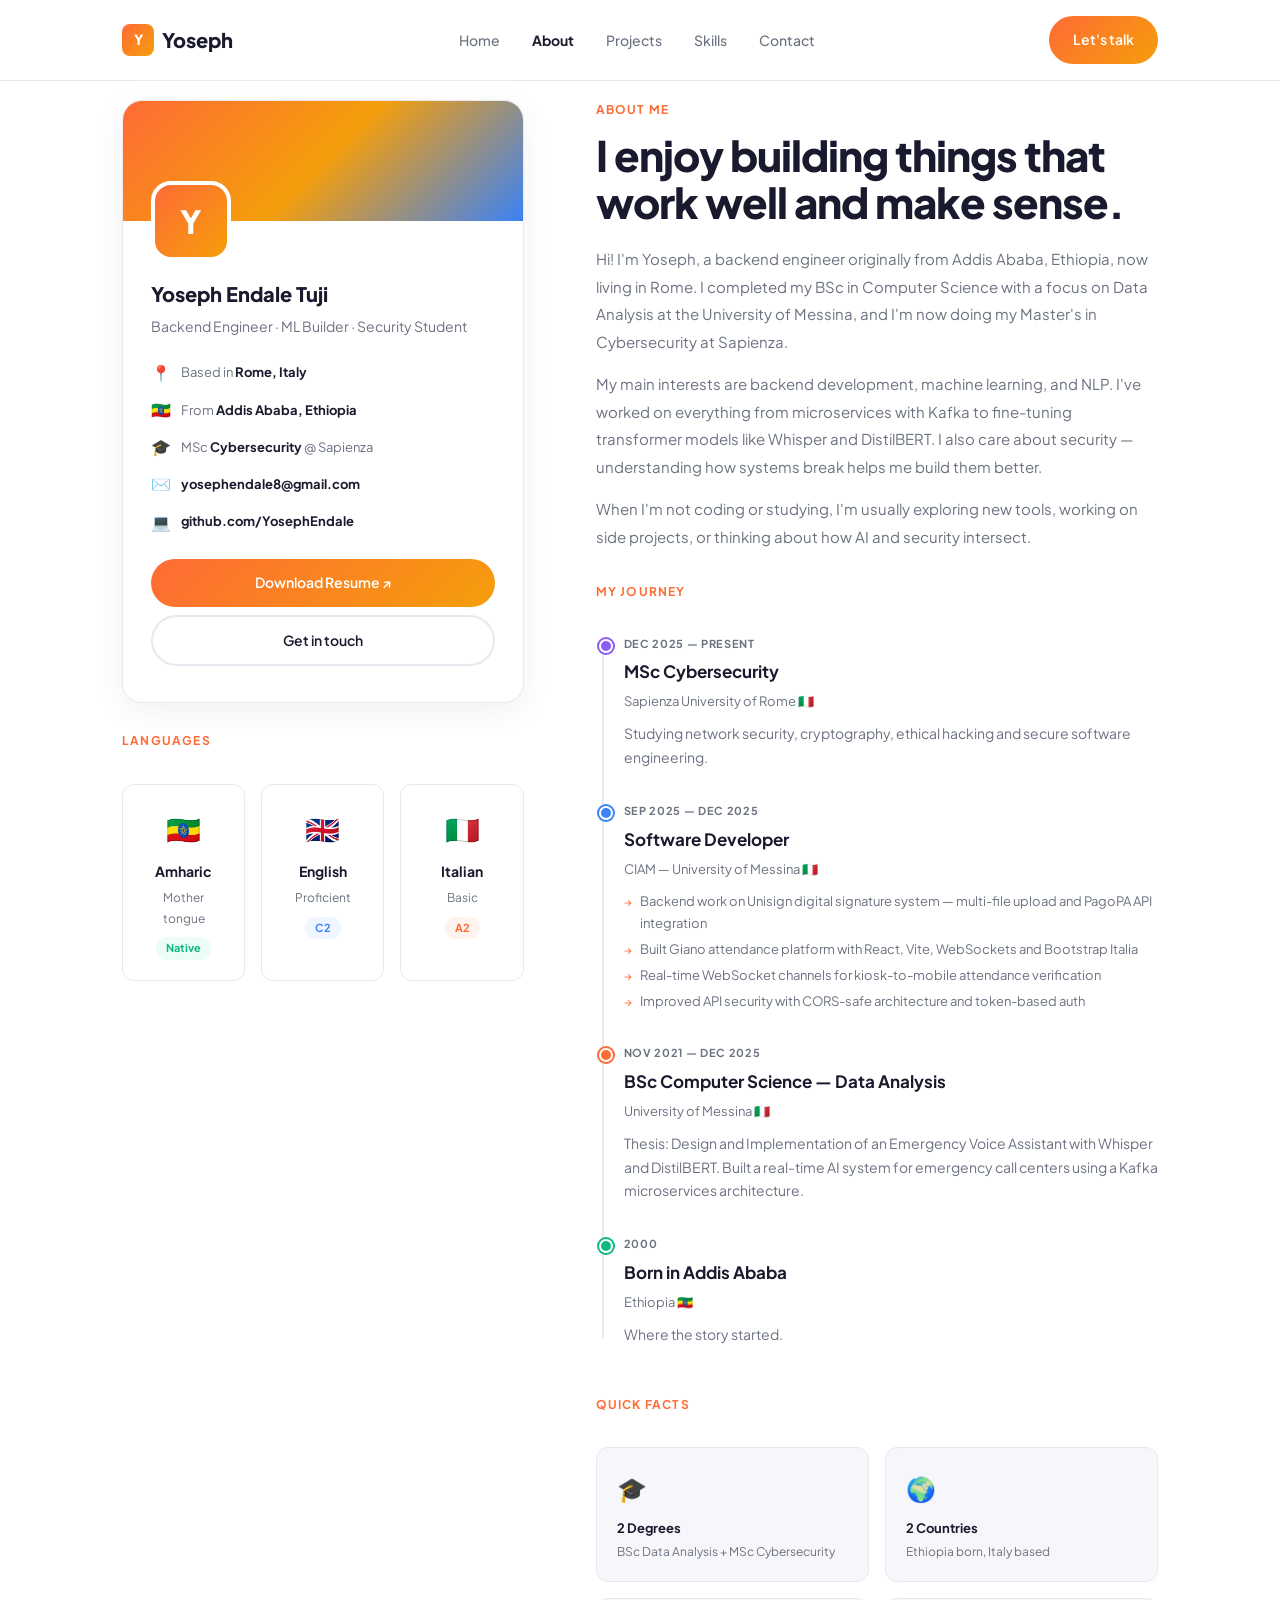
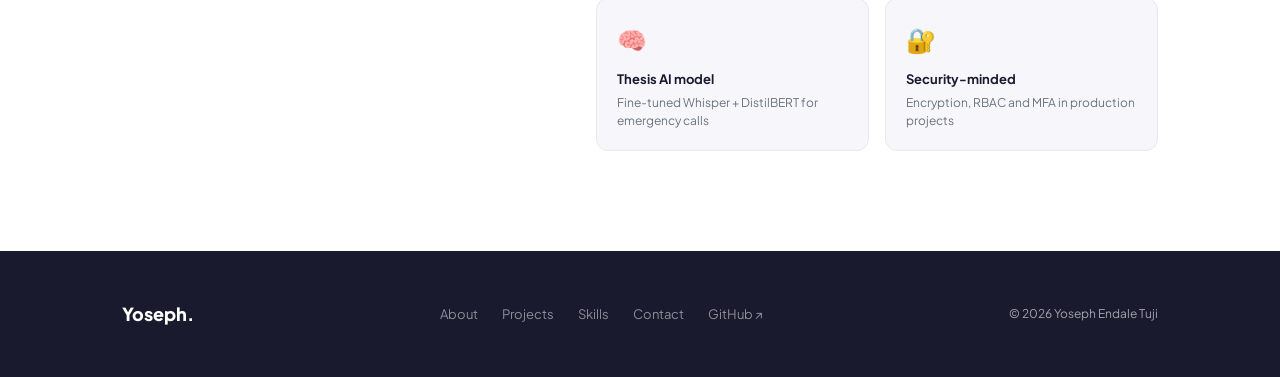
==== about.html @ e1b4ead4 "Add contact, projects, and skills pages with responsive design and form functionality" ====
<!DOCTYPE html>
<html lang="en">
<head>
  <meta charset="UTF-8"/>
  <meta name="viewport" content="width=device-width, initial-scale=1.0"/>
  <title>About — Yoseph Endale</title>
  <link rel="preconnect" href="https://fonts.googleapis.com"/>
  <link href="https://fonts.googleapis.com/css2?family=Plus+Jakarta+Sans:wght@400;500;600;700;800&family=Fira+Code:wght@400;500&display=swap" rel="stylesheet"/>
  <link rel="stylesheet" href="assets/css/style.css"/>
  <style>
    .about-grid {
      display: grid; grid-template-columns: 1fr 1.4fr;
      gap: 72px; align-items: start;
      padding: 100px 0;
    }

    /* Profile card */
    .profile-card {
      background: #fff; border-radius: var(--radius-lg);
      border: 1px solid var(--border); overflow: hidden;
      box-shadow: 0 8px 32px rgba(0,0,0,.06); position: sticky; top: 100px;
    }
    .profile-banner {
      height: 120px;
      background: linear-gradient(135deg, #ff6b35, #f59e0b, #3b82f6);
    }
    .profile-body { padding: 0 28px 28px; }
    .profile-avatar {
      width: 80px; height: 80px; border-radius: 20px;
      background: var(--grad1); border: 4px solid #fff;
      display: flex; align-items: center; justify-content: center;
      font-size: 32px; font-weight: 800; color: #fff;
      margin-top: -40px; margin-bottom: 16px;
    }
    .profile-name { font-size: 20px; font-weight: 800; margin-bottom: 4px; }
    .profile-role { font-size: 14px; color: var(--muted); margin-bottom: 20px; }
    .profile-info { display: flex; flex-direction: column; gap: 10px; margin-bottom: 24px; }
    .profile-row {
      display: flex; align-items: center; gap: 10px;
      font-size: 13px; color: var(--muted);
    }
    .profile-row span:first-child { font-size: 16px; }
    .profile-row strong { color: var(--text); }
    .profile-card .btn { width: 100%; justify-content: center; margin-bottom: 8px; }

    /* Timeline */
    .timeline { position: relative; padding-left: 28px; margin-top: 32px; }
    .timeline::before {
      content: ''; position: absolute; left: 6px; top: 8px; bottom: 8px;
      width: 2px; background: var(--border); border-radius: 2px;
    }
    .tl-item { position: relative; margin-bottom: 32px; }
    .tl-dot {
      position: absolute; left: -25px; top: 4px;
      width: 14px; height: 14px; border-radius: 50%;
      border: 2px solid #fff; box-shadow: 0 0 0 2px currentColor;
    }
    .tl-dot.orange { color: var(--orange); background: var(--orange); }
    .tl-dot.blue   { color: var(--blue);   background: var(--blue); }
    .tl-dot.green  { color: var(--green);  background: var(--green); }
    .tl-dot.purple { color: var(--purple); background: var(--purple); }
    .tl-date { font-size: 11px; font-weight: 700; letter-spacing: .06em; text-transform: uppercase; color: var(--muted); margin-bottom: 4px; }
    .tl-title { font-size: 17px; font-weight: 700; margin-bottom: 4px; }
    .tl-org { font-size: 13px; color: var(--muted); margin-bottom: 10px; }
    .tl-desc { font-size: 14px; color: var(--muted); line-height: 1.7; }
    .tl-bullets { list-style: none; margin-top: 8px; }
    .tl-bullets li {
      font-size: 13px; color: var(--muted); line-height: 1.7;
      padding-left: 16px; position: relative; margin-bottom: 4px;
    }
    .tl-bullets li::before { content: '→'; position: absolute; left: 0; color: var(--orange); font-size: 11px; top: 3px; }

    /* Languages */
    .lang-grid { display: grid; grid-template-columns: repeat(3,1fr); gap: 16px; margin-top: 32px; }
    .lang-card {
      background: #fff; border: 1px solid var(--border); border-radius: var(--radius);
      padding: 20px; text-align: center;
    }
    .lang-flag { font-size: 28px; margin-bottom: 8px; }
    .lang-name { font-size: 14px; font-weight: 700; margin-bottom: 4px; }
    .lang-level { font-size: 12px; color: var(--muted); }
    .lang-badge {
      display: inline-block; margin-top: 8px; padding: 2px 10px;
      border-radius: 100px; font-size: 11px; font-weight: 700;
    }

    /* Fun facts */
    .facts-grid { display: grid; grid-template-columns: repeat(2,1fr); gap: 16px; margin-top: 32px; }
    .fact-card {
      background: var(--surface); border-radius: var(--radius);
      padding: 20px; border: 1px solid var(--border);
    }
    .fact-icon { font-size: 24px; margin-bottom: 8px; }
    .fact-title { font-size: 13px; font-weight: 700; margin-bottom: 4px; }
    .fact-text  { font-size: 12px; color: var(--muted); line-height: 1.5; }

    @media (max-width: 900px) {
      .about-grid { grid-template-columns: 1fr; padding: 60px 0; }
      .profile-card { position: static; }
      .lang-grid  { grid-template-columns: repeat(3,1fr); }
      .facts-grid { grid-template-columns: 1fr 1fr; }
    }
  </style>
</head>
<body>

  <nav id="navbar">
    <div class="nav-inner">
      <a href="index.html" class="nav-logo"><span>Y</span> Yoseph</a>
      <ul class="nav-links">
        <li><a href="index.html">Home</a></li>
        <li><a href="about.html">About</a></li>
        <li><a href="projects.html">Projects</a></li>
        <li><a href="skills.html">Skills</a></li>
        <li><a href="contact.html">Contact</a></li>
      </ul>
      <a href="contact.html" class="btn btn-grad nav-cta">Let's talk</a>
      <div class="hamburger"><span></span><span></span><span></span></div>
    </div>
  </nav>

  <div class="container">
    <div class="about-grid">

      <!-- Left: profile card -->
      <div class="reveal">
        <div class="profile-card">
          <div class="profile-banner"></div>
          <div class="profile-body">
            <div class="profile-avatar">Y</div>
            <div class="profile-name">Yoseph Endale Tuji</div>
            <div class="profile-role">Backend Engineer · ML Builder · Security Student</div>
            <div class="profile-info">
              <div class="profile-row"><span>📍</span><span>Based in <strong>Rome, Italy</strong></span></div>
              <div class="profile-row"><span>🇪🇹</span><span>From <strong>Addis Ababa, Ethiopia</strong></span></div>
              <div class="profile-row"><span>🎓</span><span>MSc <strong>Cybersecurity</strong> @ Sapienza</span></div>
              <div class="profile-row"><span>✉️</span><span><strong>yosephendale8@gmail.com</strong></span></div>
              <div class="profile-row"><span>💻</span><span><strong>github.com/YosephEndale</strong></span></div>
            </div>
            <a href="resume.pdf" target="_blank" class="btn btn-grad">Download Resume ↗</a>
            <a href="contact.html" class="btn btn-outline">Get in touch</a>
          </div>
        </div>

        <!-- Languages -->
        <div style="margin-top: 28px;">
          <div class="section-label" style="margin-bottom:16px">Languages</div>
          <div class="lang-grid">
            <div class="lang-card">
              <div class="lang-flag">🇪🇹</div>
              <div class="lang-name">Amharic</div>
              <div class="lang-level">Mother tongue</div>
              <div class="lang-badge" style="background:#ecfdf5;color:var(--green)">Native</div>
            </div>
            <div class="lang-card">
              <div class="lang-flag">🇬🇧</div>
              <div class="lang-name">English</div>
              <div class="lang-level">Proficient</div>
              <div class="lang-badge" style="background:#eff6ff;color:var(--blue)">C2</div>
            </div>
            <div class="lang-card">
              <div class="lang-flag">🇮🇹</div>
              <div class="lang-name">Italian</div>
              <div class="lang-level">Basic</div>
              <div class="lang-badge" style="background:#fff3ee;color:var(--orange)">A2</div>
            </div>
          </div>
        </div>
      </div>

      <!-- Right: story + timeline -->
      <div>
        <div class="reveal">
          <div class="section-label">About me</div>
          <h1 style="font-size:clamp(28px,3.5vw,42px);font-weight:800;letter-spacing:-1px;line-height:1.1;margin-bottom:20px">
            I enjoy building things that work well and make sense.
          </h1>
          <p style="font-size:15px;color:var(--muted);line-height:1.85;margin-bottom:14px">
            Hi! I'm Yoseph, a backend engineer originally from Addis Ababa, Ethiopia, now living in Rome. I completed my BSc in Computer Science with a focus on Data Analysis at the University of Messina, and I'm now doing my Master's in Cybersecurity at Sapienza.
          </p>
          <p style="font-size:15px;color:var(--muted);line-height:1.85;margin-bottom:14px">
            My main interests are backend development, machine learning, and NLP. I've worked on everything from microservices with Kafka to fine-tuning transformer models like Whisper and DistilBERT. I also care about security — understanding how systems break helps me build them better.
          </p>
          <p style="font-size:15px;color:var(--muted);line-height:1.85;margin-bottom:32px">
            When I'm not coding or studying, I'm usually exploring new tools, working on side projects, or thinking about how AI and security intersect.
          </p>
        </div>

        <!-- Timeline -->
        <div class="reveal">
          <div class="section-label" style="margin-bottom:24px">My journey</div>
          <div class="timeline">

            <div class="tl-item">
              <div class="tl-dot purple"></div>
              <div class="tl-date">Dec 2025 — Present</div>
              <div class="tl-title">MSc Cybersecurity</div>
              <div class="tl-org">Sapienza University of Rome 🇮🇹</div>
              <div class="tl-desc">Studying network security, cryptography, ethical hacking and secure software engineering.</div>
            </div>

            <div class="tl-item">
              <div class="tl-dot blue"></div>
              <div class="tl-date">Sep 2025 — Dec 2025</div>
              <div class="tl-title">Software Developer</div>
              <div class="tl-org">CIAM — University of Messina 🇮🇹</div>
              <ul class="tl-bullets">
                <li>Backend work on Unisign digital signature system — multi-file upload and PagoPA API integration</li>
                <li>Built Giano attendance platform with React, Vite, WebSockets and Bootstrap Italia</li>
                <li>Real-time WebSocket channels for kiosk-to-mobile attendance verification</li>
                <li>Improved API security with CORS-safe architecture and token-based auth</li>
              </ul>
            </div>

            <div class="tl-item">
              <div class="tl-dot orange"></div>
              <div class="tl-date">Nov 2021 — Dec 2025</div>
              <div class="tl-title">BSc Computer Science — Data Analysis</div>
              <div class="tl-org">University of Messina 🇮🇹</div>
              <div class="tl-desc">Thesis: Design and Implementation of an Emergency Voice Assistant with Whisper and DistilBERT. Built a real-time AI system for emergency call centers using a Kafka microservices architecture.</div>
            </div>

            <div class="tl-item">
              <div class="tl-dot green"></div>
              <div class="tl-date">2000</div>
              <div class="tl-title">Born in Addis Ababa</div>
              <div class="tl-org">Ethiopia 🇪🇹</div>
              <div class="tl-desc">Where the story started.</div>
            </div>

          </div>
        </div>

        <!-- Fun facts -->
        <div class="reveal" style="margin-top:48px">
          <div class="section-label" style="margin-bottom:16px">Quick facts</div>
          <div class="facts-grid">
            <div class="fact-card">
              <div class="fact-icon">🎓</div>
              <div class="fact-title">2 Degrees</div>
              <div class="fact-text">BSc Data Analysis + MSc Cybersecurity</div>
            </div>
            <div class="fact-card">
              <div class="fact-icon">🌍</div>
              <div class="fact-title">2 Countries</div>
              <div class="fact-text">Ethiopia born, Italy based</div>
            </div>
            <div class="fact-card">
              <div class="fact-icon">🧠</div>
              <div class="fact-title">Thesis AI model</div>
              <div class="fact-text">Fine-tuned Whisper + DistilBERT for emergency calls</div>
            </div>
            <div class="fact-card">
              <div class="fact-icon">🔐</div>
              <div class="fact-title">Security-minded</div>
              <div class="fact-text">Encryption, RBAC and MFA in production projects</div>
            </div>
          </div>
        </div>
      </div>

    </div>
  </div>

  <footer>
    <div class="footer-inner">
      <a href="index.html" class="footer-logo">Yoseph.</a>
      <div class="footer-links">
        <a href="about.html">About</a>
        <a href="projects.html">Projects</a>
        <a href="skills.html">Skills</a>
        <a href="contact.html">Contact</a>
        <a href="https://github.com/YosephEndale" target="_blank">GitHub ↗</a>
      </div>
      <div class="footer-copy">© 2026 Yoseph Endale Tuji</div>
    </div>
  </footer>

  <script src="assets/js/main.js"></script>
</body>
</html>
---- assets/css/style.css ----
/* ── Reset ── */
*, *::before, *::after { box-sizing: border-box; margin: 0; padding: 0; }

/* ── Variables ── */
:root {
  --bg:       #ffffff;
  --surface:  #f7f7fb;
  --border:   #e8e8f0;
  --text:     #1a1a2e;
  --muted:    #6b7280;
  --orange:   #ff6b35;
  --blue:     #3b82f6;
  --purple:   #8b5cf6;
  --green:    #10b981;
  --pink:     #ec4899;
  --yellow:   #f59e0b;
  --grad1:    linear-gradient(135deg, #ff6b35, #f59e0b);
  --grad2:    linear-gradient(135deg, #3b82f6, #8b5cf6);
  --grad3:    linear-gradient(135deg, #10b981, #3b82f6);
  --font-head: 'Clash Display', 'Cabinet Grotesk', sans-serif;
  --font-body: 'Satoshi', 'General Sans', sans-serif;
  --radius:    12px;
  --radius-lg: 20px;
}

/* ── Fonts (Google Fonts fallback) ── */
@import url('https://fonts.googleapis.com/css2?family=Plus+Jakarta+Sans:wght@400;500;600;700;800&family=Fira+Code:wght@400;500&display=swap');
:root {
  --font-head: 'Plus Jakarta Sans', sans-serif;
  --font-body: 'Plus Jakarta Sans', sans-serif;
  --font-mono: 'Fira Code', monospace;
}

html { scroll-behavior: smooth; }

body {
  background: var(--bg);
  color: var(--text);
  font-family: var(--font-body);
  font-size: 15px;
  line-height: 1.7;
  overflow-x: hidden;
}

/* ── Utility ── */
.container { max-width: 1100px; margin: 0 auto; padding: 0 32px; }

.tag-pill {
  display: inline-flex; align-items: center; gap: 6px;
  padding: 4px 12px; border-radius: 100px;
  font-size: 11px; font-weight: 600; letter-spacing: .04em; text-transform: uppercase;
}
.tag-pill.orange { background: #fff3ee; color: var(--orange); }
.tag-pill.blue   { background: #eff6ff; color: var(--blue); }
.tag-pill.purple { background: #f5f3ff; color: var(--purple); }
.tag-pill.green  { background: #ecfdf5; color: var(--green); }
.tag-pill.pink   { background: #fdf2f8; color: var(--pink); }

.btn {
  display: inline-flex; align-items: center; gap: 8px;
  padding: 12px 24px; border-radius: 100px;
  font-family: var(--font-body); font-size: 14px; font-weight: 600;
  text-decoration: none; border: none; cursor: pointer; transition: all .2s;
}
.btn-primary {
  background: var(--text); color: #fff;
}
.btn-primary:hover { transform: translateY(-2px); box-shadow: 0 8px 24px rgba(26,26,46,.2); }
.btn-outline {
  background: transparent; color: var(--text);
  border: 2px solid var(--border);
}
.btn-outline:hover { border-color: var(--text); transform: translateY(-2px); }
.btn-grad {
  background: var(--grad1); color: #fff;
}
.btn-grad:hover { transform: translateY(-2px); box-shadow: 0 8px 24px rgba(255,107,53,.35); }

/* ── NAV ── */
nav {
  position: fixed; top: 0; left: 0; right: 0; z-index: 100;
  padding: 16px 0;
  background: rgba(255,255,255,.85);
  backdrop-filter: blur(20px);
  border-bottom: 1px solid var(--border);
  transition: box-shadow .3s;
}
nav.scrolled { box-shadow: 0 4px 24px rgba(0,0,0,.06); }
.nav-inner {
  max-width: 1100px; margin: 0 auto; padding: 0 32px;
  display: flex; justify-content: space-between; align-items: center;
}
.nav-logo {
  font-weight: 800; font-size: 20px; text-decoration: none; color: var(--text);
  display: flex; align-items: center; gap: 8px;
}
.nav-logo span {
  width: 32px; height: 32px; border-radius: 8px;
  background: var(--grad1);
  display: flex; align-items: center; justify-content: center;
  color: #fff; font-size: 14px; font-weight: 800;
}
.nav-links { display: flex; gap: 4px; list-style: none; align-items: center; }
.nav-links a {
  padding: 8px 14px; border-radius: 8px;
  color: var(--muted); text-decoration: none; font-size: 14px; font-weight: 500;
  transition: all .2s;
}
.nav-links a:hover { color: var(--text); background: var(--surface); }
.nav-links a.active { color: var(--text); font-weight: 700; }
.nav-cta { margin-left: 8px; }

/* ── Page hero (shared across pages) ── */
.page-hero {
  padding: 140px 0 80px;
  text-align: center;
  position: relative;
  overflow: hidden;
}
.page-hero::before {
  content: '';
  position: absolute; inset: 0;
  background:
    radial-gradient(ellipse 60% 50% at 20% 50%, rgba(255,107,53,.08) 0%, transparent 60%),
    radial-gradient(ellipse 60% 50% at 80% 50%, rgba(59,130,246,.07) 0%, transparent 60%);
  pointer-events: none;
}
.page-hero h1 {
  font-size: clamp(36px, 5vw, 64px); font-weight: 800;
  letter-spacing: -1.5px; line-height: 1.1;
  margin-bottom: 16px;
}
.page-hero p {
  font-size: 17px; color: var(--muted); max-width: 520px;
  margin: 0 auto;
}

/* ── Section ── */
.section { padding: 96px 0; }
.section-label {
  font-size: 12px; font-weight: 700; letter-spacing: .1em;
  text-transform: uppercase; color: var(--orange); margin-bottom: 12px;
}
.section-title {
  font-size: clamp(28px, 3.5vw, 42px); font-weight: 800;
  letter-spacing: -1px; line-height: 1.1; margin-bottom: 16px;
}
.section-sub { font-size: 16px; color: var(--muted); max-width: 520px; }

/* ── Reveal ── */
.reveal { opacity: 0; transform: translateY(24px); transition: opacity .6s ease, transform .6s ease; }
.reveal.visible { opacity: 1; transform: none; }

/* ── Footer ── */
footer {
  background: var(--text); color: rgba(255,255,255,.6);
  padding: 48px 0;
}
.footer-inner {
  max-width: 1100px; margin: 0 auto; padding: 0 32px;
  display: flex; justify-content: space-between; align-items: center;
  flex-wrap: wrap; gap: 16px;
}
.footer-logo { font-weight: 800; color: #fff; font-size: 18px; text-decoration: none; }
.footer-links { display: flex; gap: 24px; }
.footer-links a { color: rgba(255,255,255,.5); text-decoration: none; font-size: 13px; transition: color .2s; }
.footer-links a:hover { color: #fff; }
.footer-copy { font-size: 12px; }

/* ── Hamburger (mobile) ── */
.hamburger { display: none; flex-direction: column; gap: 5px; cursor: pointer; padding: 4px; }
.hamburger span { width: 22px; height: 2px; background: var(--text); border-radius: 2px; transition: all .3s; }

/* ── Responsive nav ── */
@media (max-width: 768px) {
  .hamburger { display: flex; }
  .nav-links {
    display: none; position: absolute; top: 100%; left: 0; right: 0;
    background: #fff; flex-direction: column; padding: 16px 24px 24px;
    border-bottom: 1px solid var(--border); gap: 4px;
  }
  .nav-links.open { display: flex; }
  .nav-links a { padding: 10px 14px; }
  .nav-cta { display: none; }
  .container { padding: 0 20px; }
}
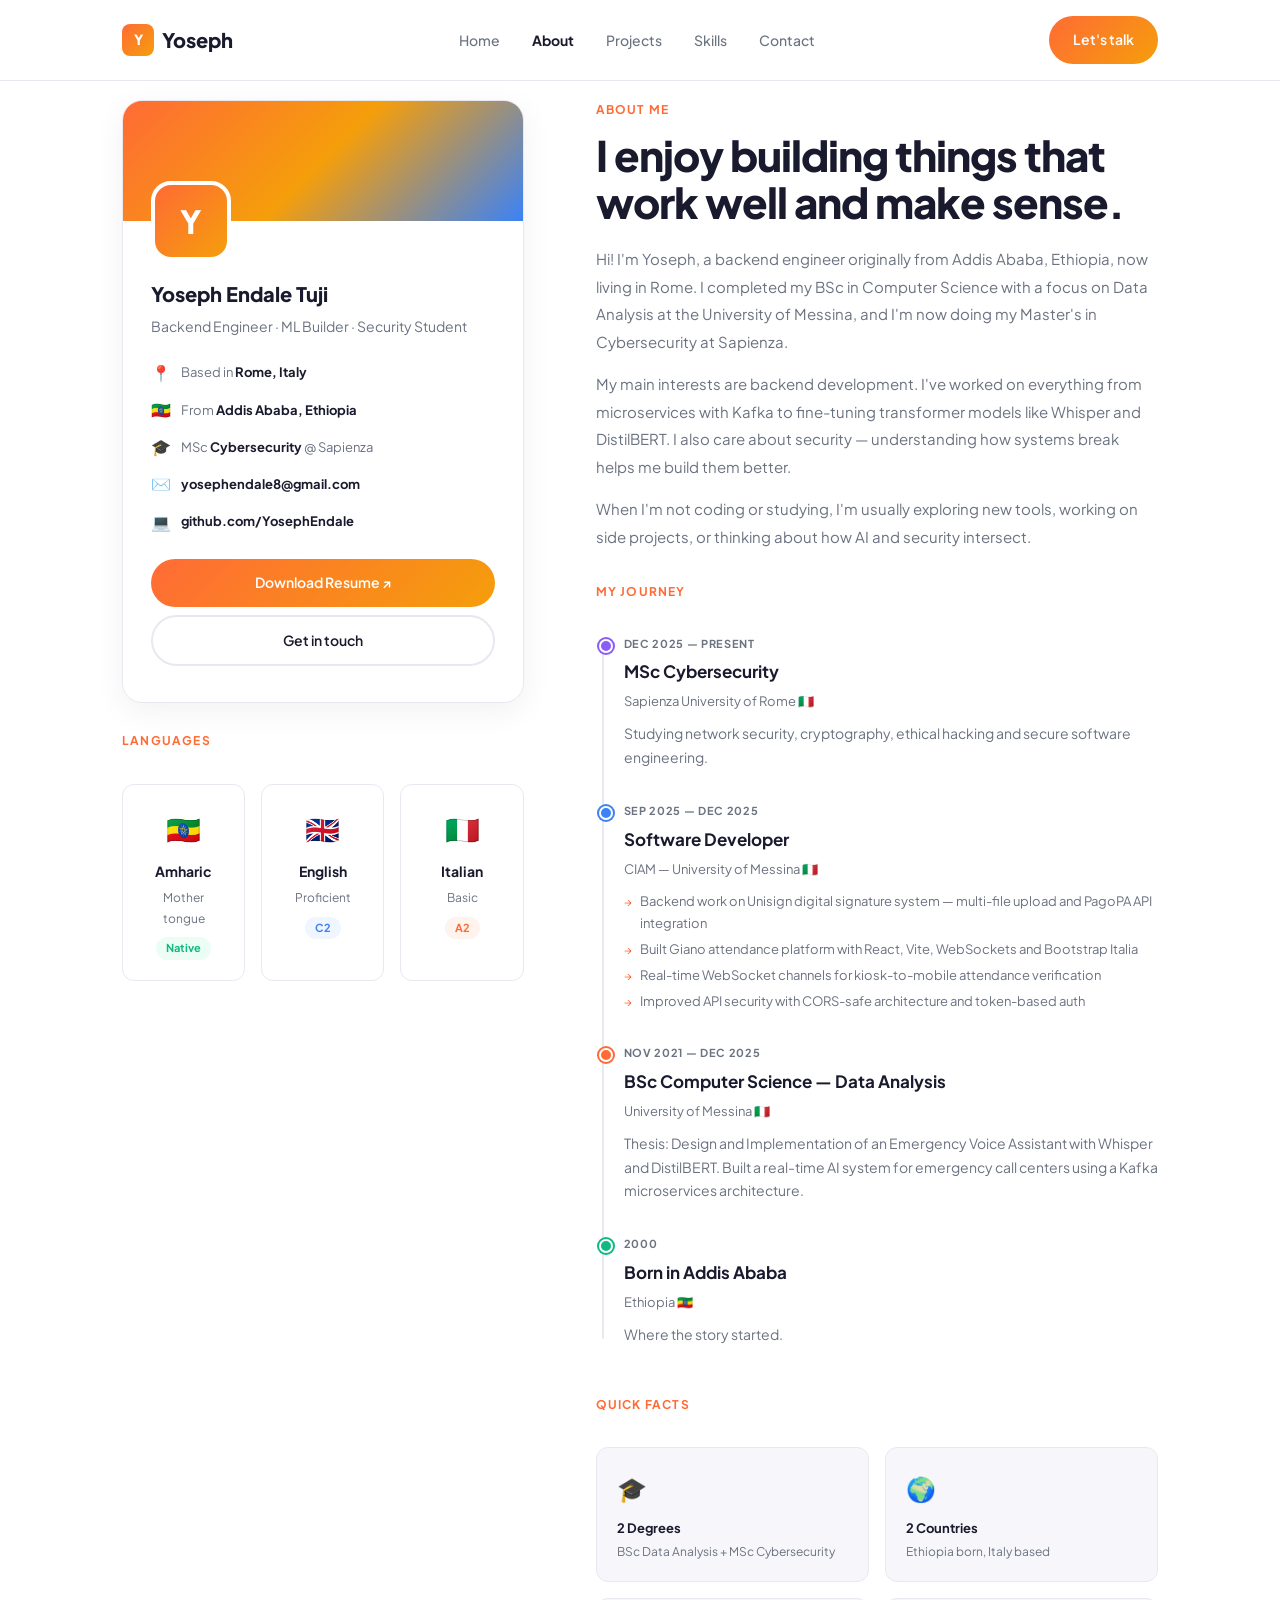
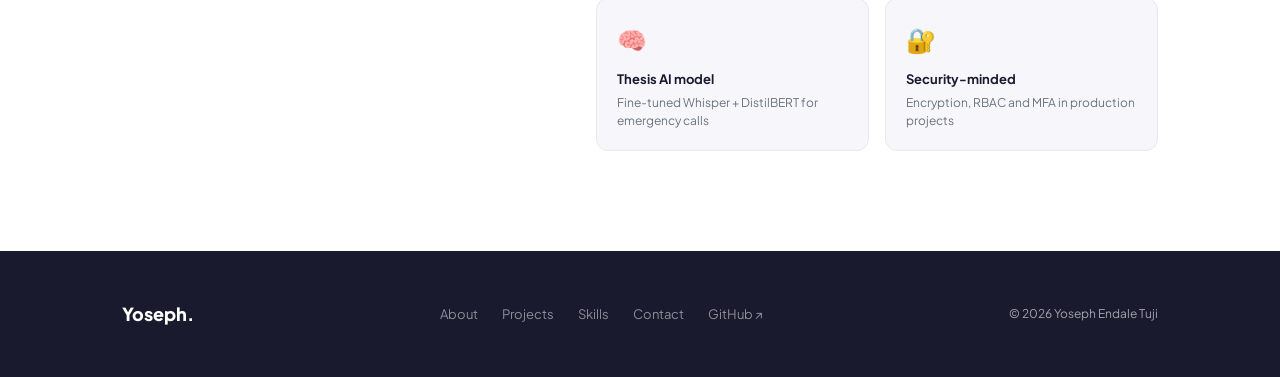
==== commit a2ecc54b: "Update README.md and modify about/projects pages for clarity and content enhancement" ====
--- a/about.html
+++ b/about.html
@@ -179,7 +179,7 @@
             Hi! I'm Yoseph, a backend engineer originally from Addis Ababa, Ethiopia, now living in Rome. I completed my BSc in Computer Science with a focus on Data Analysis at the University of Messina, and I'm now doing my Master's in Cybersecurity at Sapienza.
           </p>
           <p style="font-size:15px;color:var(--muted);line-height:1.85;margin-bottom:14px">
-            My main interests are backend development, machine learning, and NLP. I've worked on everything from microservices with Kafka to fine-tuning transformer models like Whisper and DistilBERT. I also care about security — understanding how systems break helps me build them better.
+            My main interests are backend development. I've worked on everything from microservices with Kafka to fine-tuning transformer models like Whisper and DistilBERT. I also care about security — understanding how systems break helps me build them better.
           </p>
           <p style="font-size:15px;color:var(--muted);line-height:1.85;margin-bottom:32px">
             When I'm not coding or studying, I'm usually exploring new tools, working on side projects, or thinking about how AI and security intersect.
